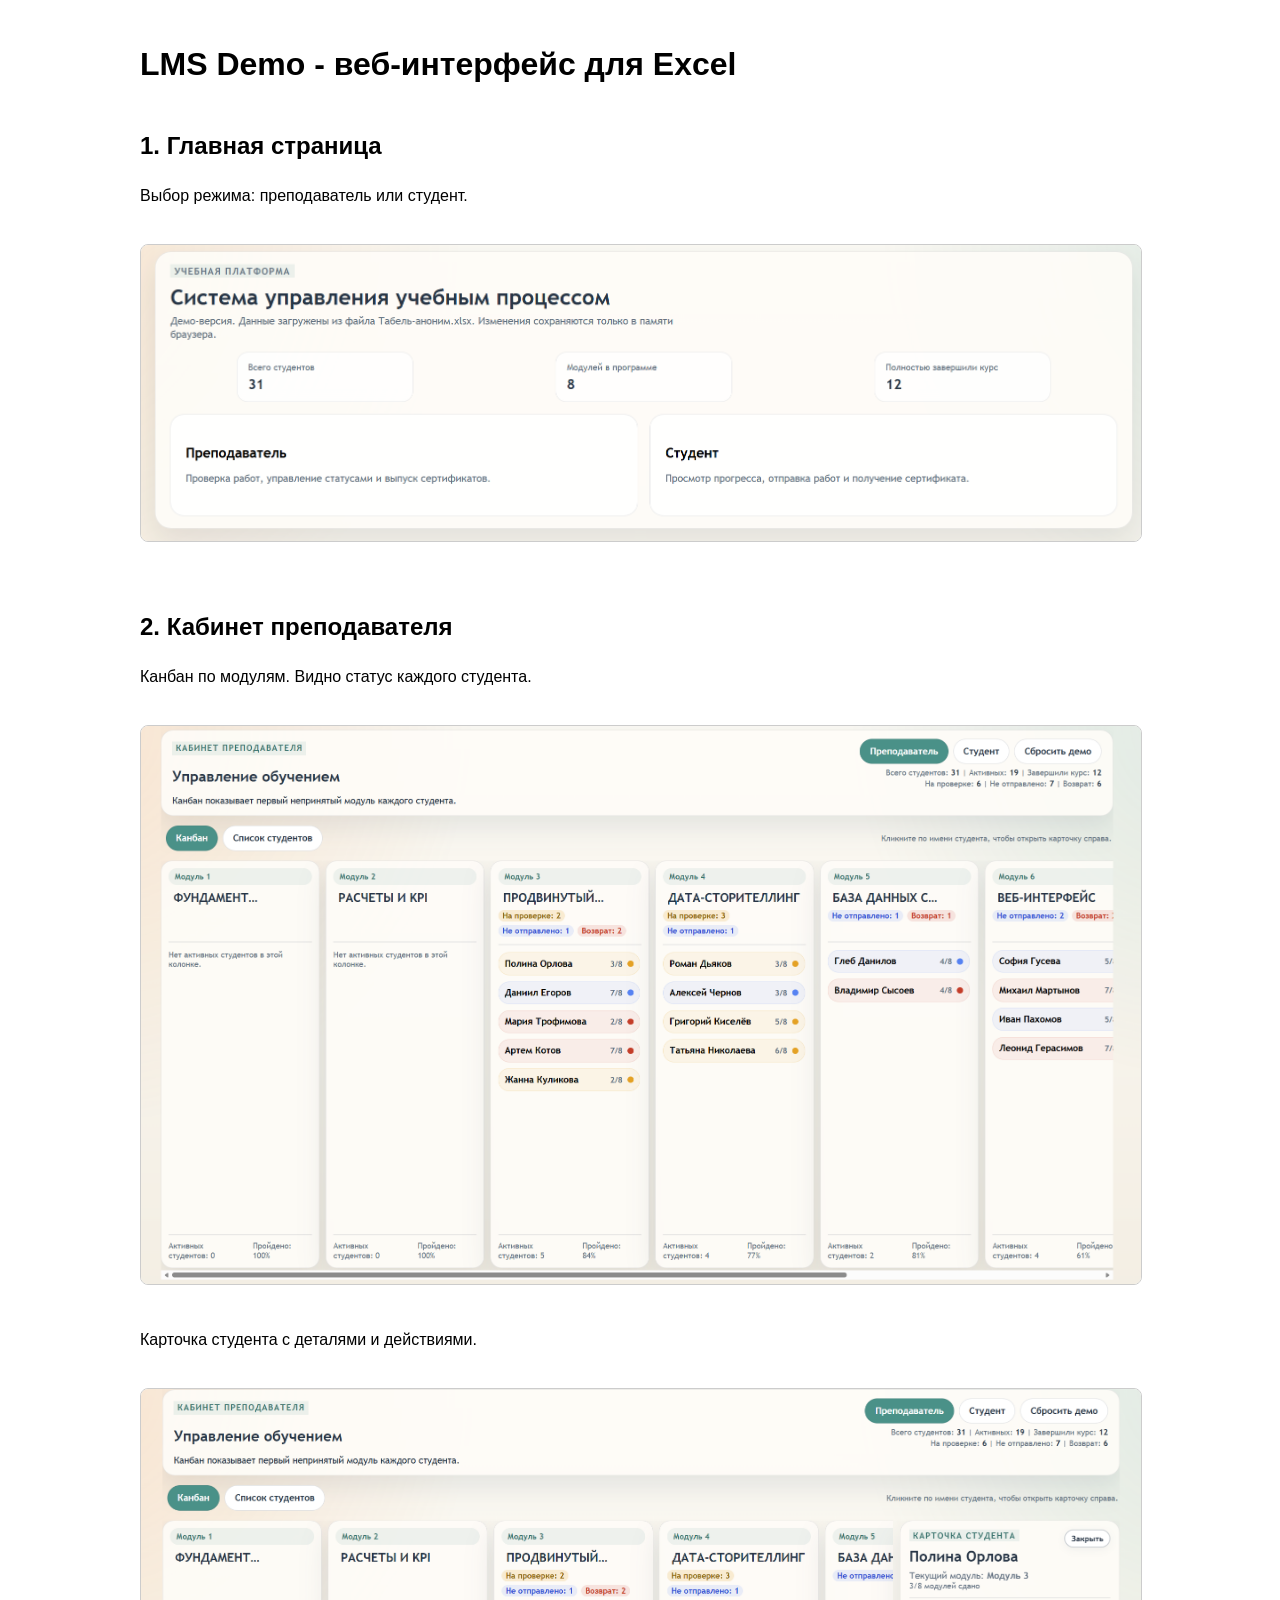
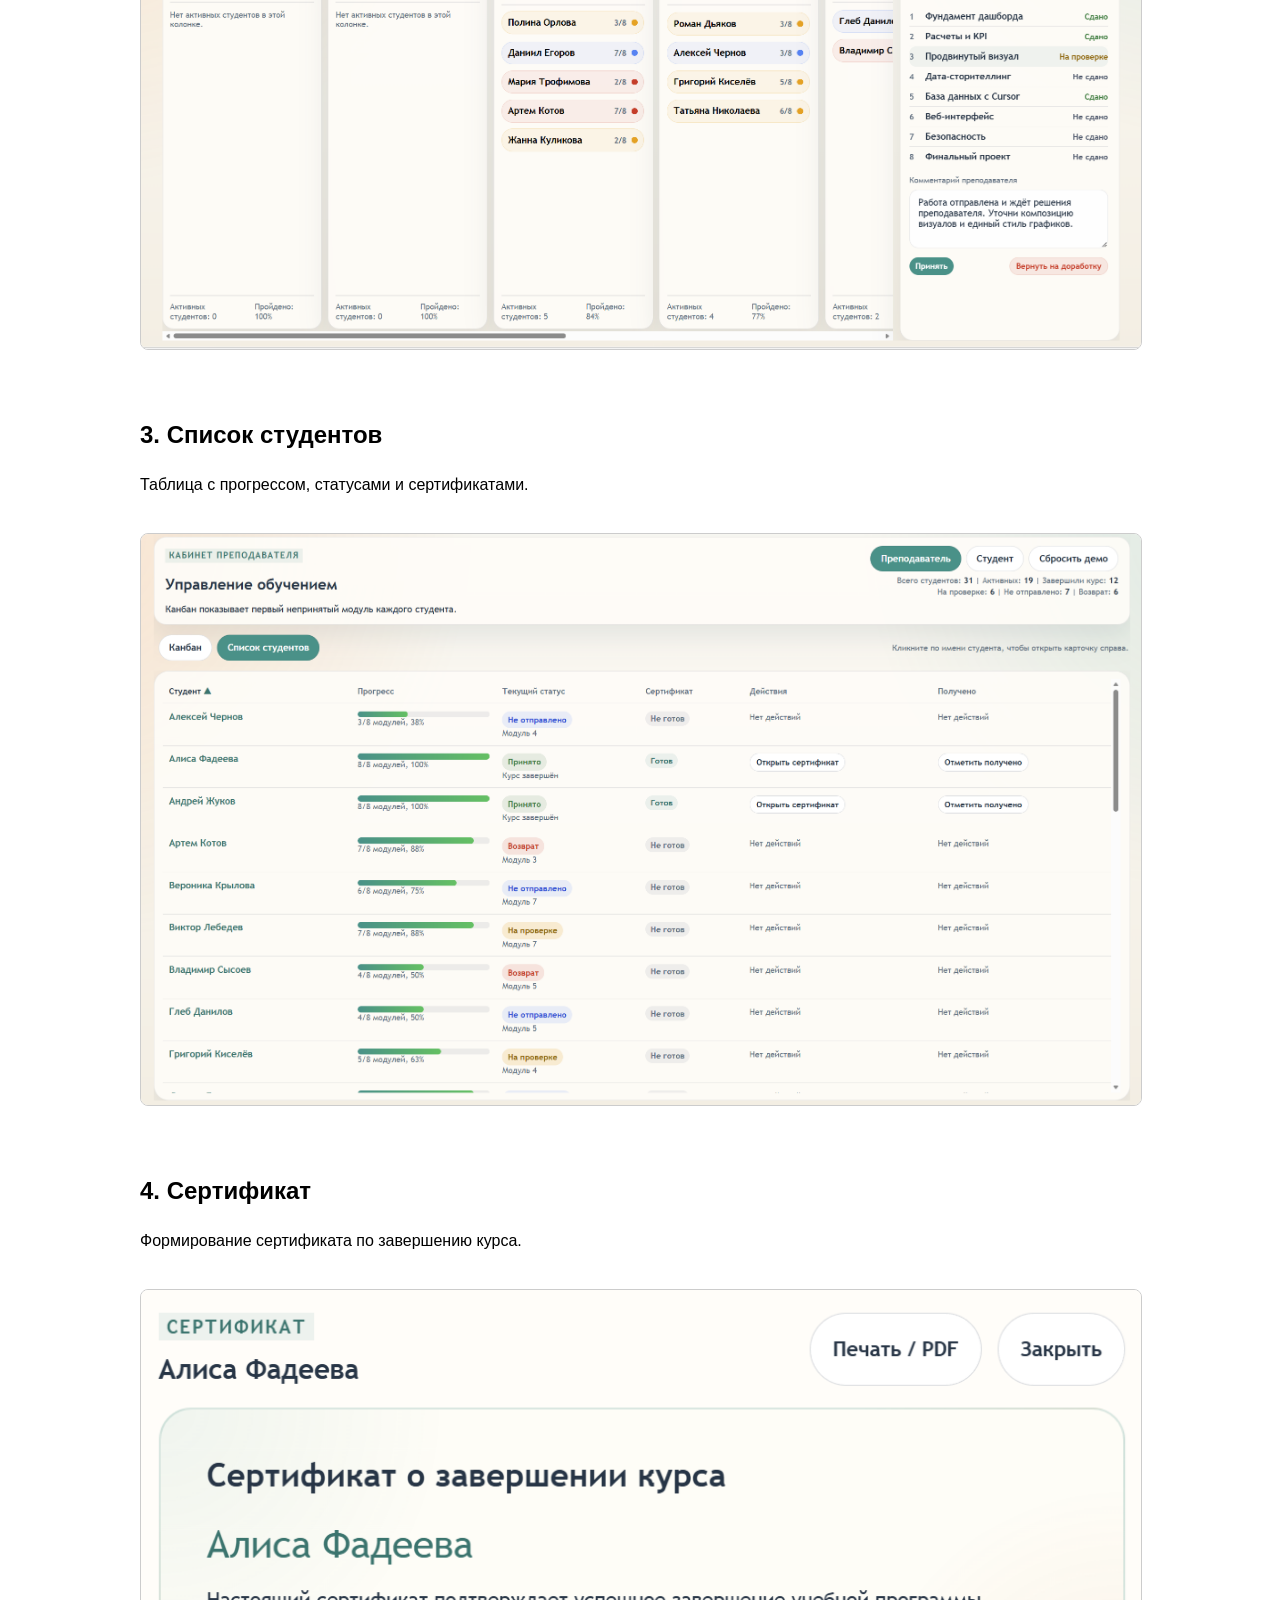
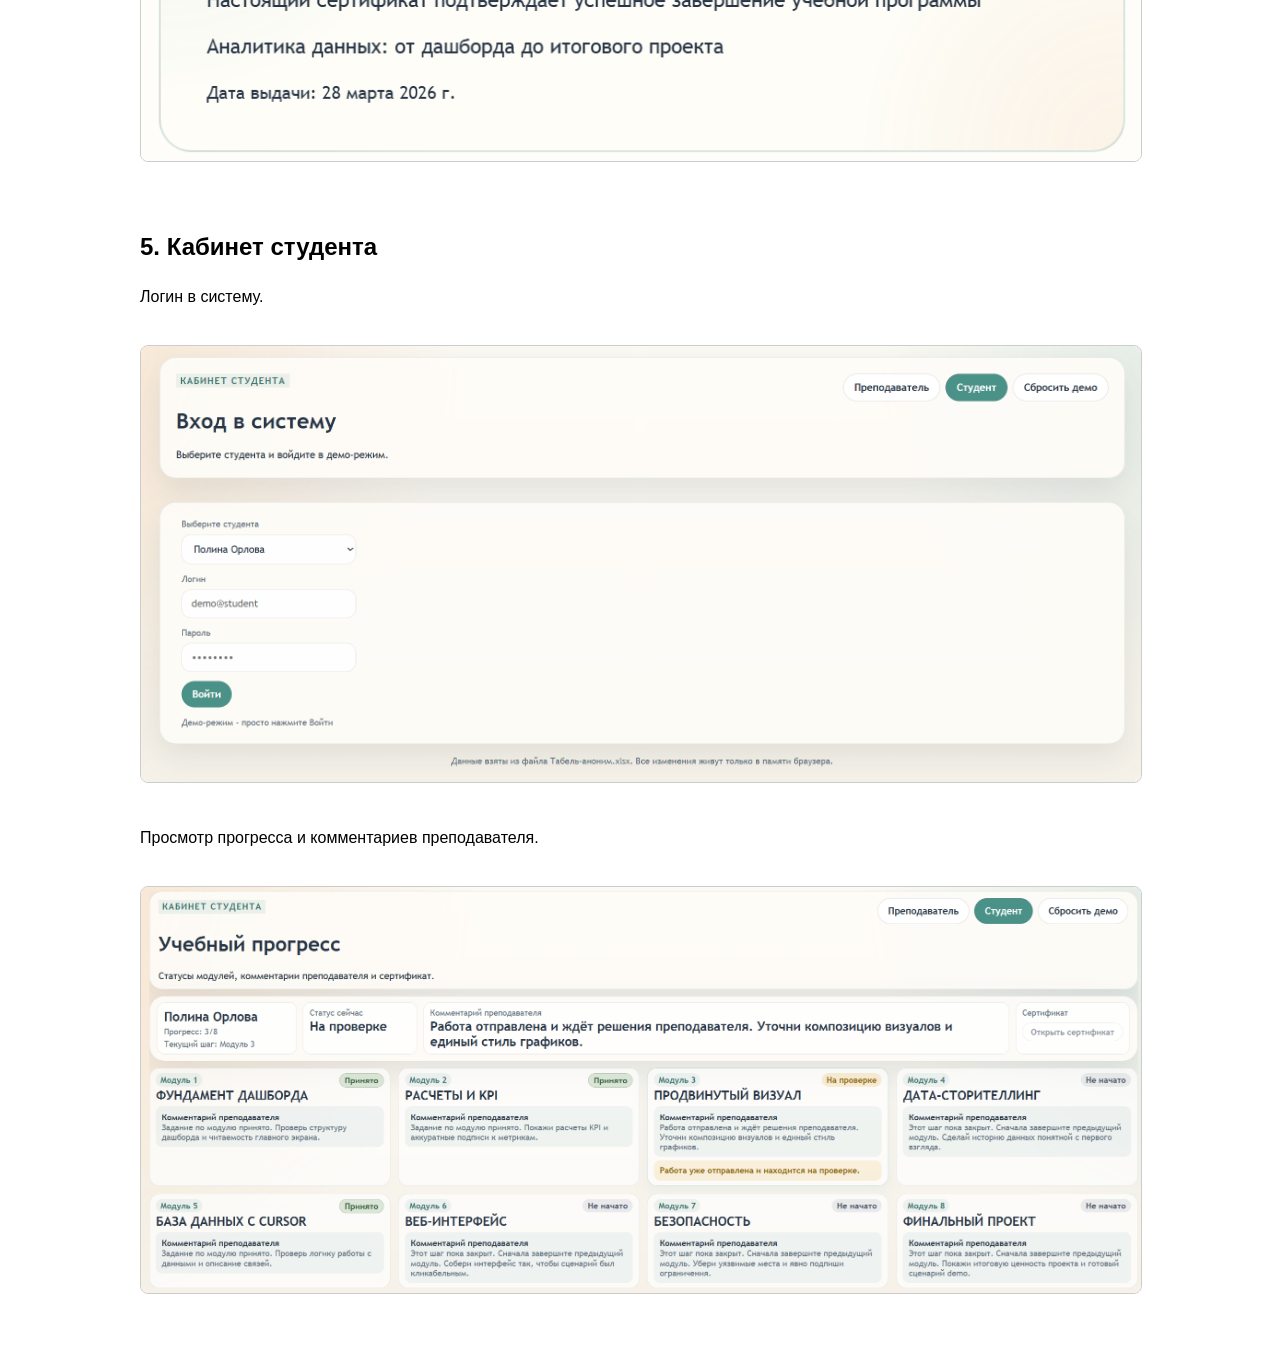
==== case.html @ e87c1cde "Add files via upload" ====
<!DOCTYPE html>
<html lang="ru">
<head>
  <meta charset="UTF-8">
  <title>LMS Demo - кейс</title>
  <style>
    body {
      font-family: Arial, sans-serif;
      max-width: 1000px;
      margin: 40px auto;
      line-height: 1.5;
    }
    h1, h2 {
      margin-top: 40px;
    }
    img {
      width: 100%;
      border: 1px solid #ccc;
      border-radius: 8px;
      margin: 20px 0;
    }
  </style>
</head>
<body>

<h1>LMS Demo - веб-интерфейс для Excel</h1>

<h2>1. Главная страница</h2>
<p>Выбор режима: преподаватель или студент.</p>
<img src="img/main.png">

<h2>2. Кабинет преподавателя</h2>
<p>Канбан по модулям. Видно статус каждого студента.</p>
<img src="img/teacher-kanban.png">

<p>Карточка студента с деталями и действиями.</p>
<img src="img/teacher-card.png">

<h2>3. Список студентов</h2>
<p>Таблица с прогрессом, статусами и сертификатами.</p>
<img src="img/students-list.png">

<h2>4. Сертификат</h2>
<p>Формирование сертификата по завершению курса.</p>
<img src="img/certificate.png">

<h2>5. Кабинет студента</h2>
<p>Логин в систему.</p>
<img src="img/student-login.png">

<p>Просмотр прогресса и комментариев преподавателя.</p>
<img src="img/student-dashboard.png">

</body>
</html>
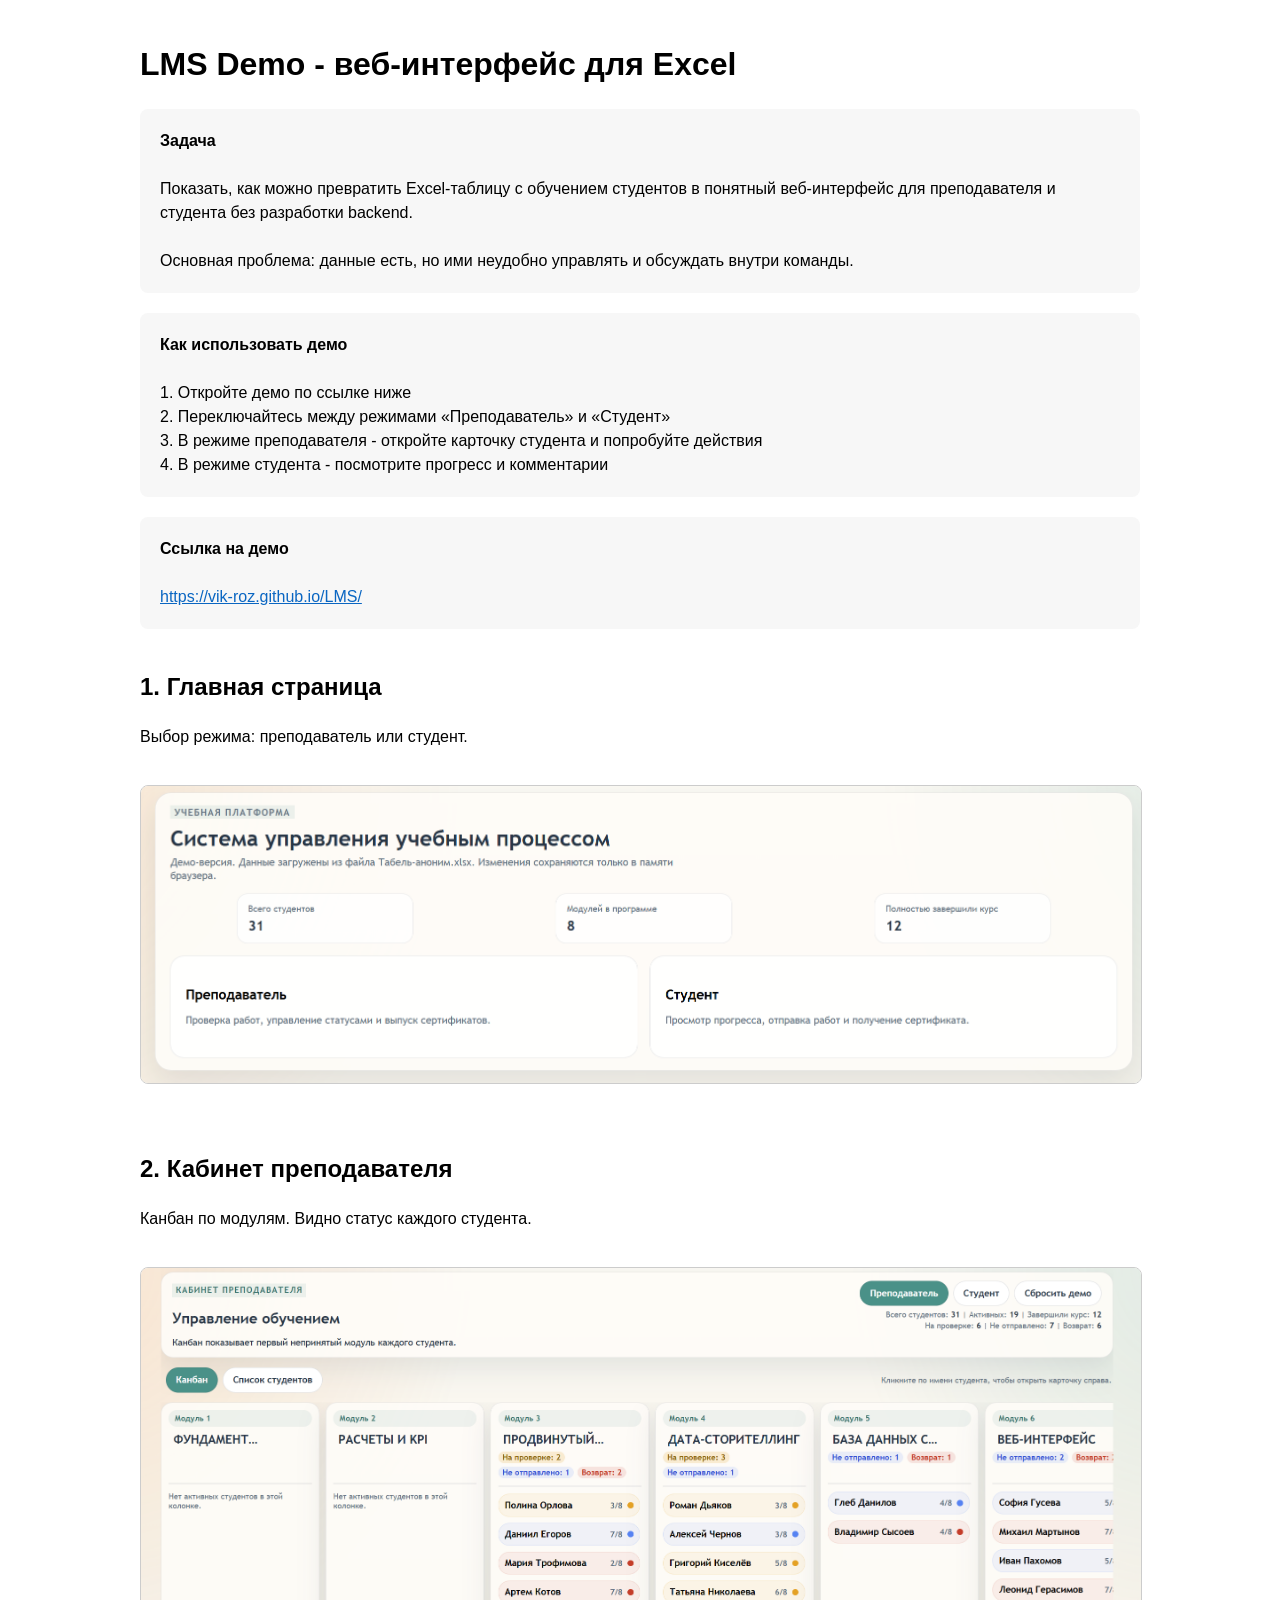
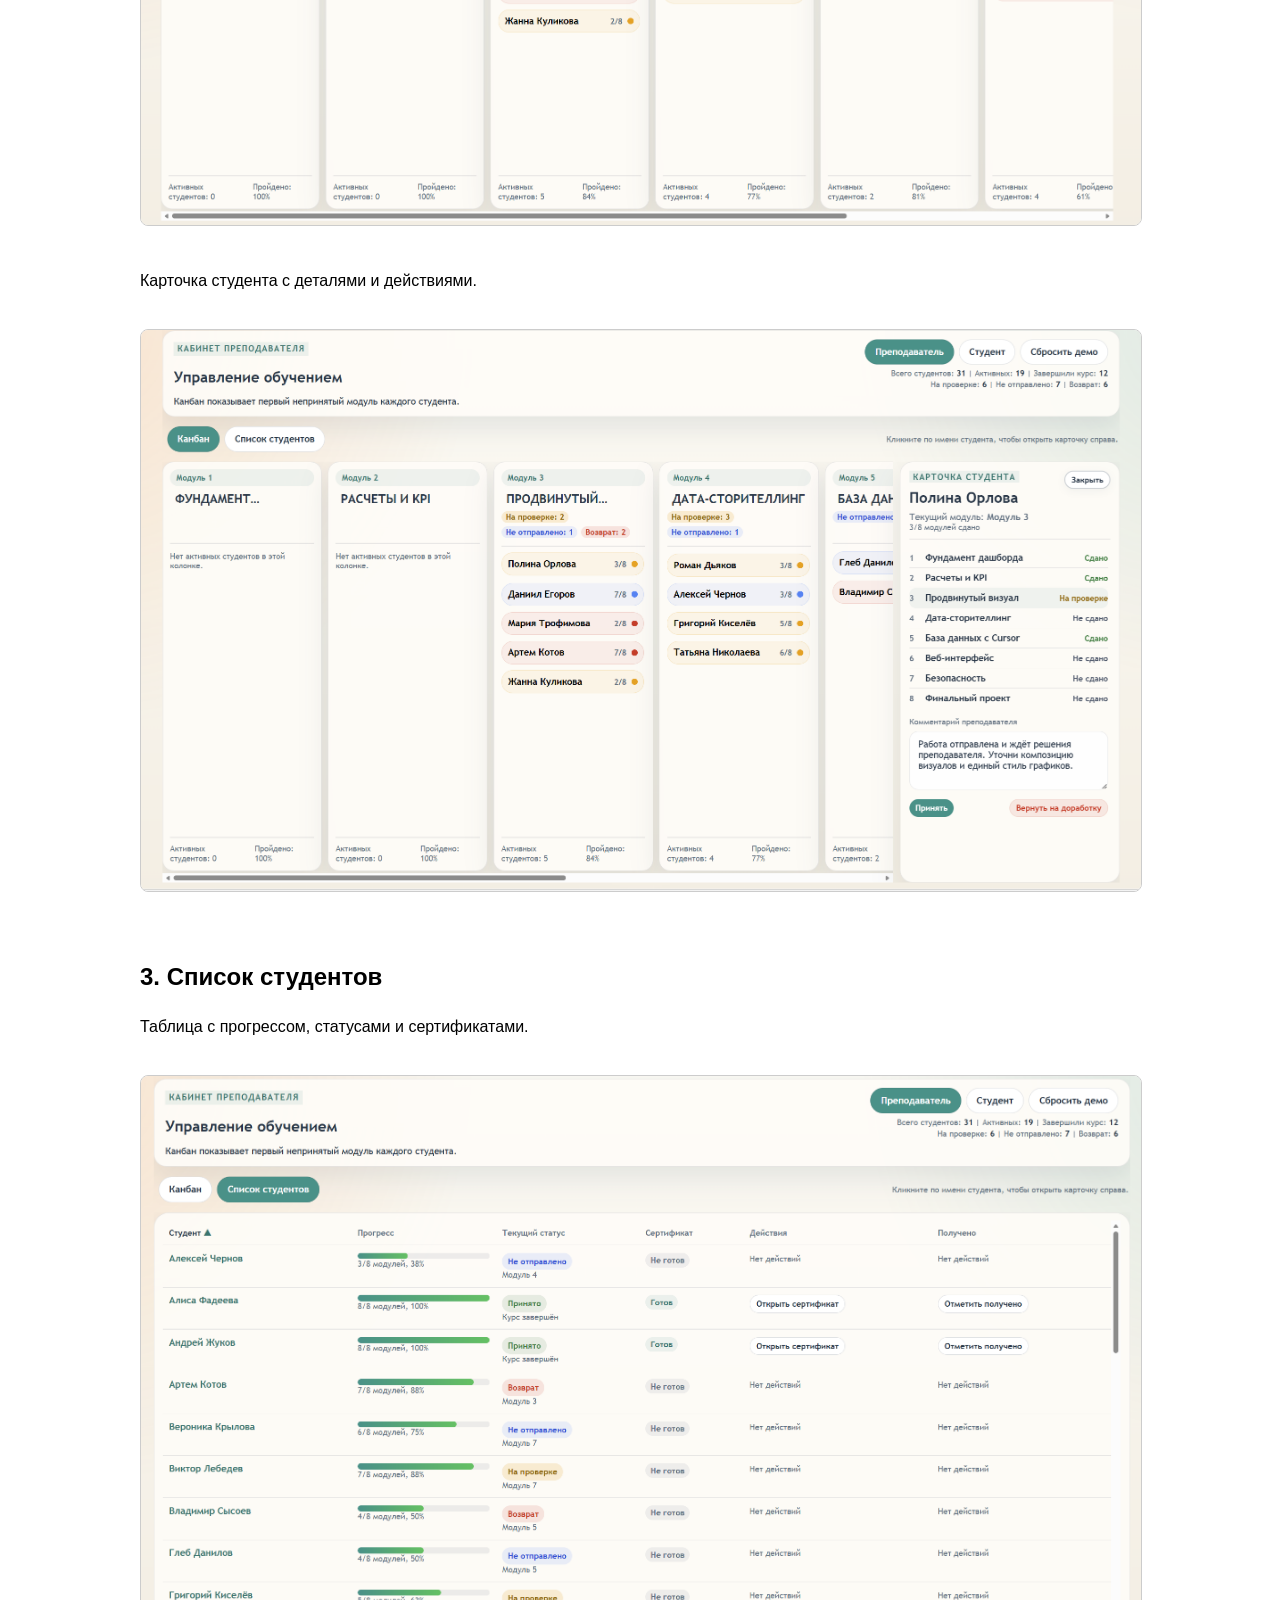
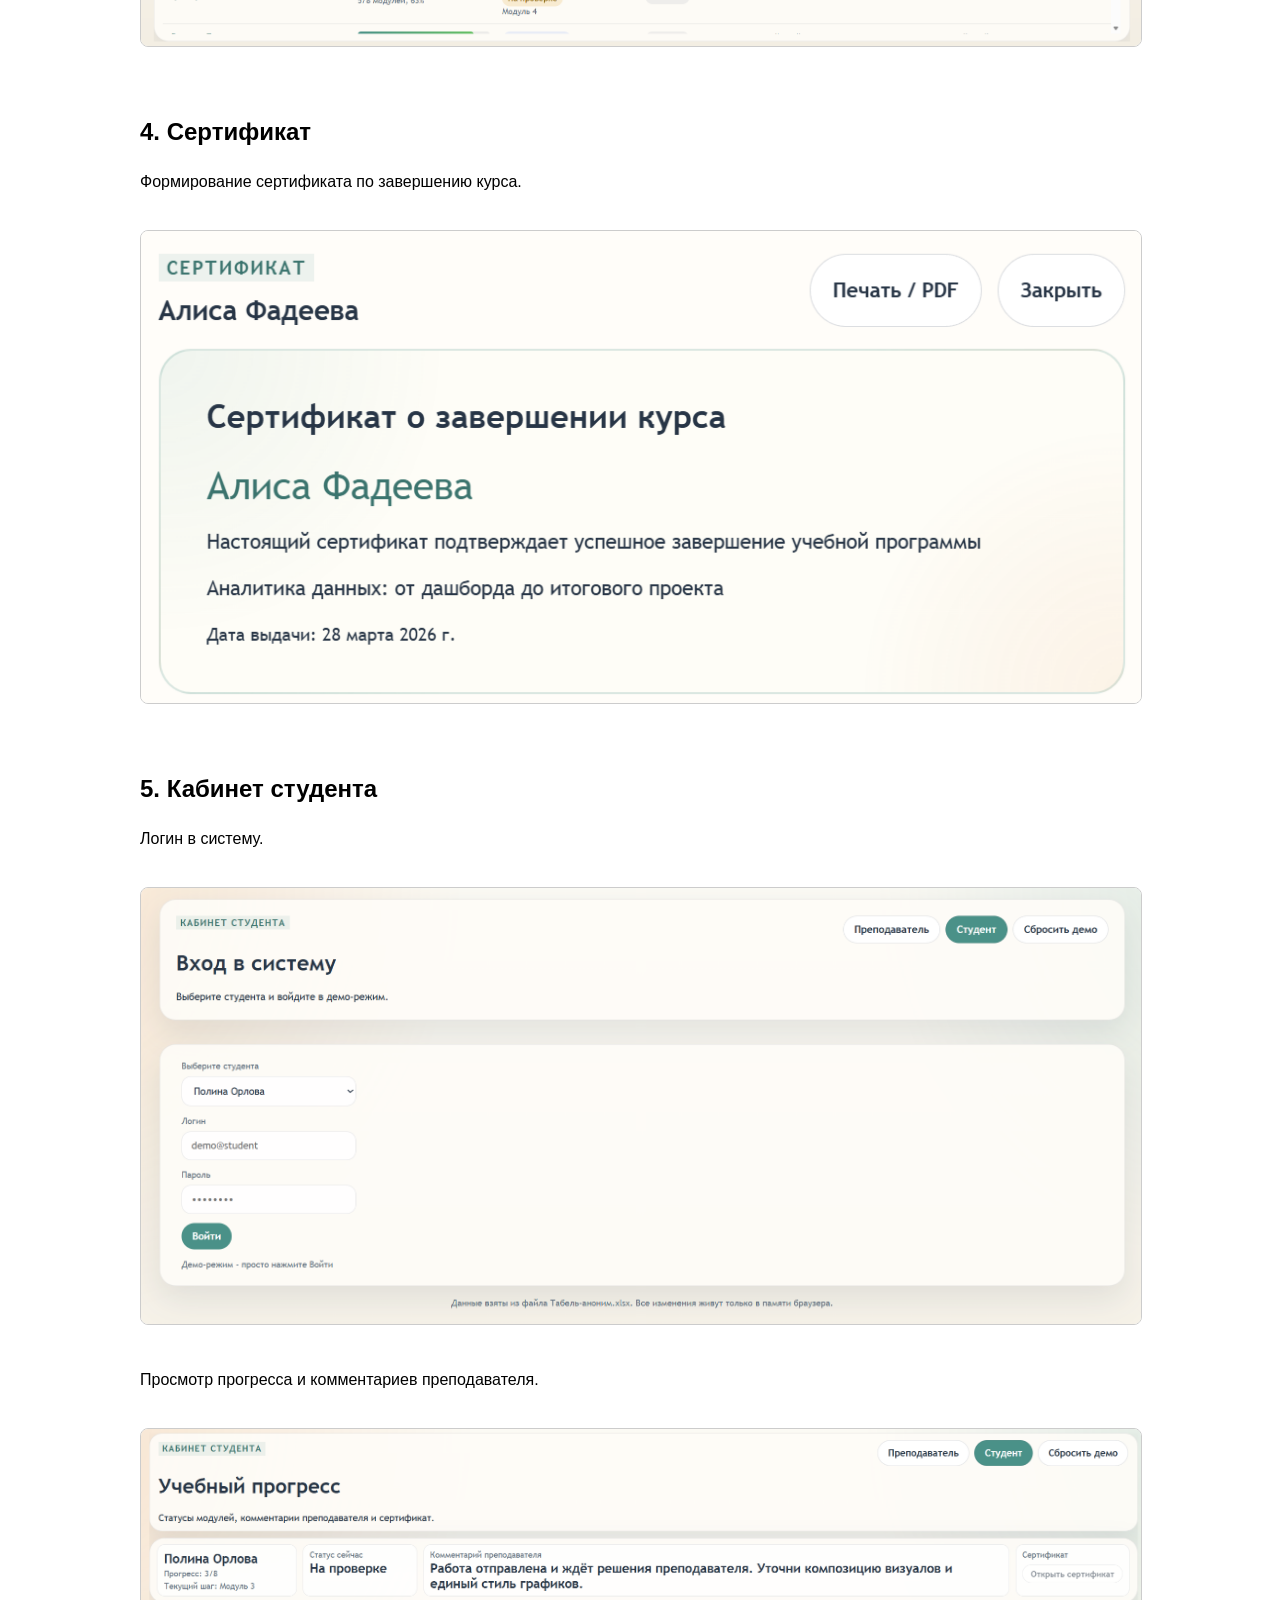
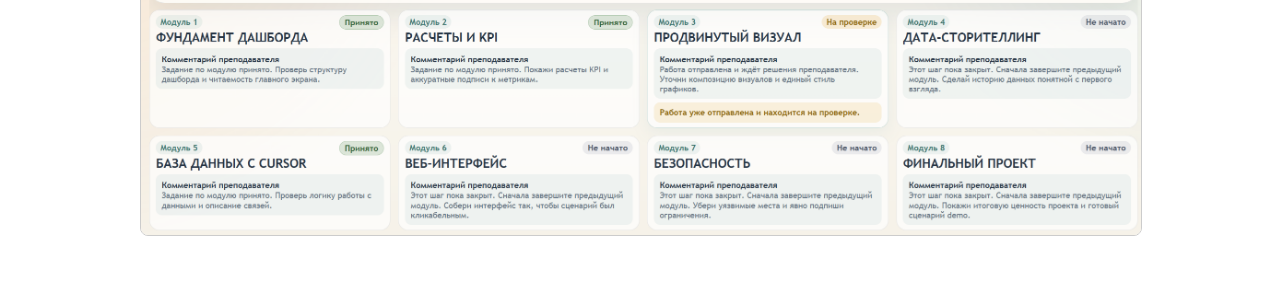
==== commit c8d040b1: "Add files via upload" ====
--- a/case.html
+++ b/case.html
@@ -19,11 +19,42 @@
       border-radius: 8px;
       margin: 20px 0;
     }
+    .block {
+      background: #f7f7f7;
+      padding: 20px;
+      border-radius: 8px;
+      margin-top: 20px;
+    }
+    a {
+      color: #0a66c2;
+    }
   </style>
 </head>
 <body>
 
 <h1>LMS Demo - веб-интерфейс для Excel</h1>
+
+<div class="block">
+  <b>Задача</b><br><br>
+  Показать, как можно превратить Excel-таблицу с обучением студентов в понятный веб-интерфейс 
+  для преподавателя и студента без разработки backend.<br><br>
+  Основная проблема: данные есть, но ими неудобно управлять и обсуждать внутри команды.
+</div>
+
+<div class="block">
+  <b>Как использовать демо</b><br><br>
+  1. Откройте демо по ссылке ниже<br>
+  2. Переключайтесь между режимами «Преподаватель» и «Студент»<br>
+  3. В режиме преподавателя - откройте карточку студента и попробуйте действия<br>
+  4. В режиме студента - посмотрите прогресс и комментарии
+</div>
+
+<div class="block">
+  <b>Ссылка на демо</b><br><br>
+  <a href="https://vik-roz.github.io/LMS/" target="_blank">
+    https://vik-roz.github.io/LMS/
+  </a>
+</div>
 
 <h2>1. Главная страница</h2>
 <p>Выбор режима: преподаватель или студент.</p>
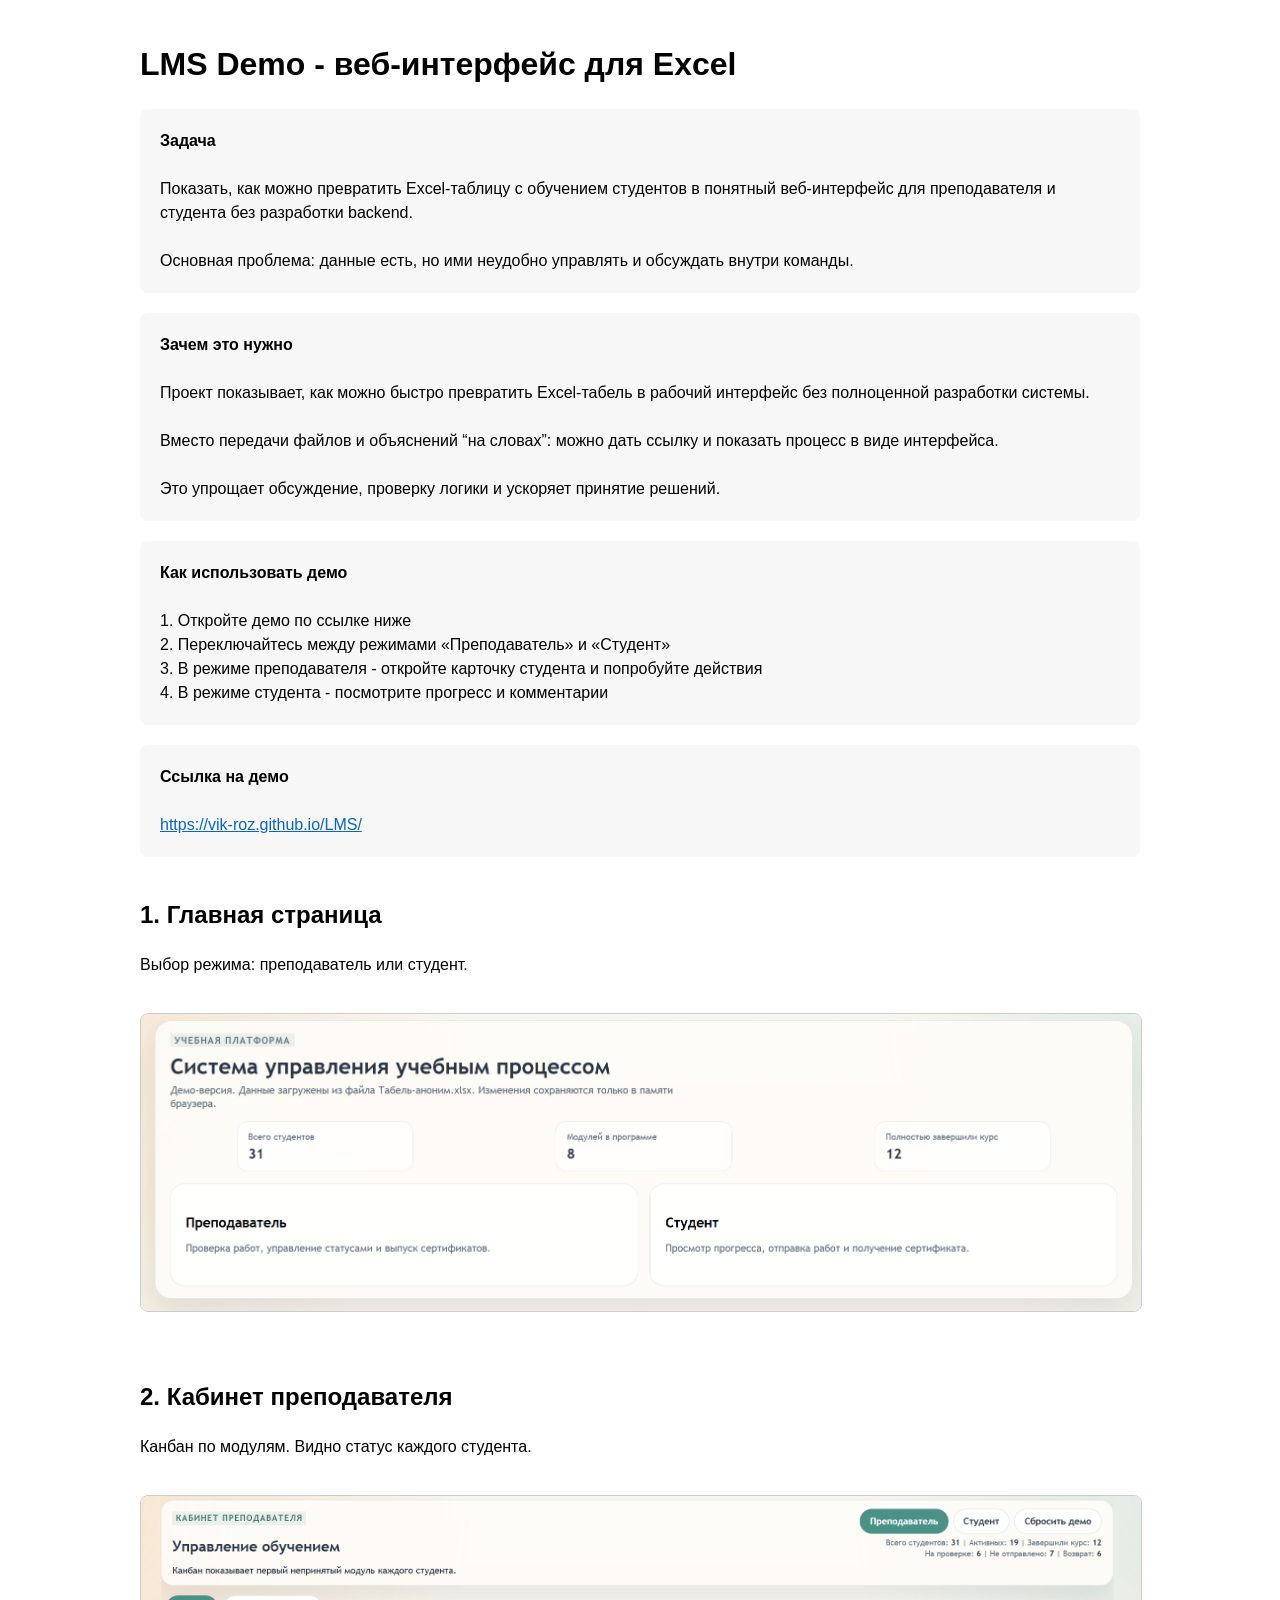
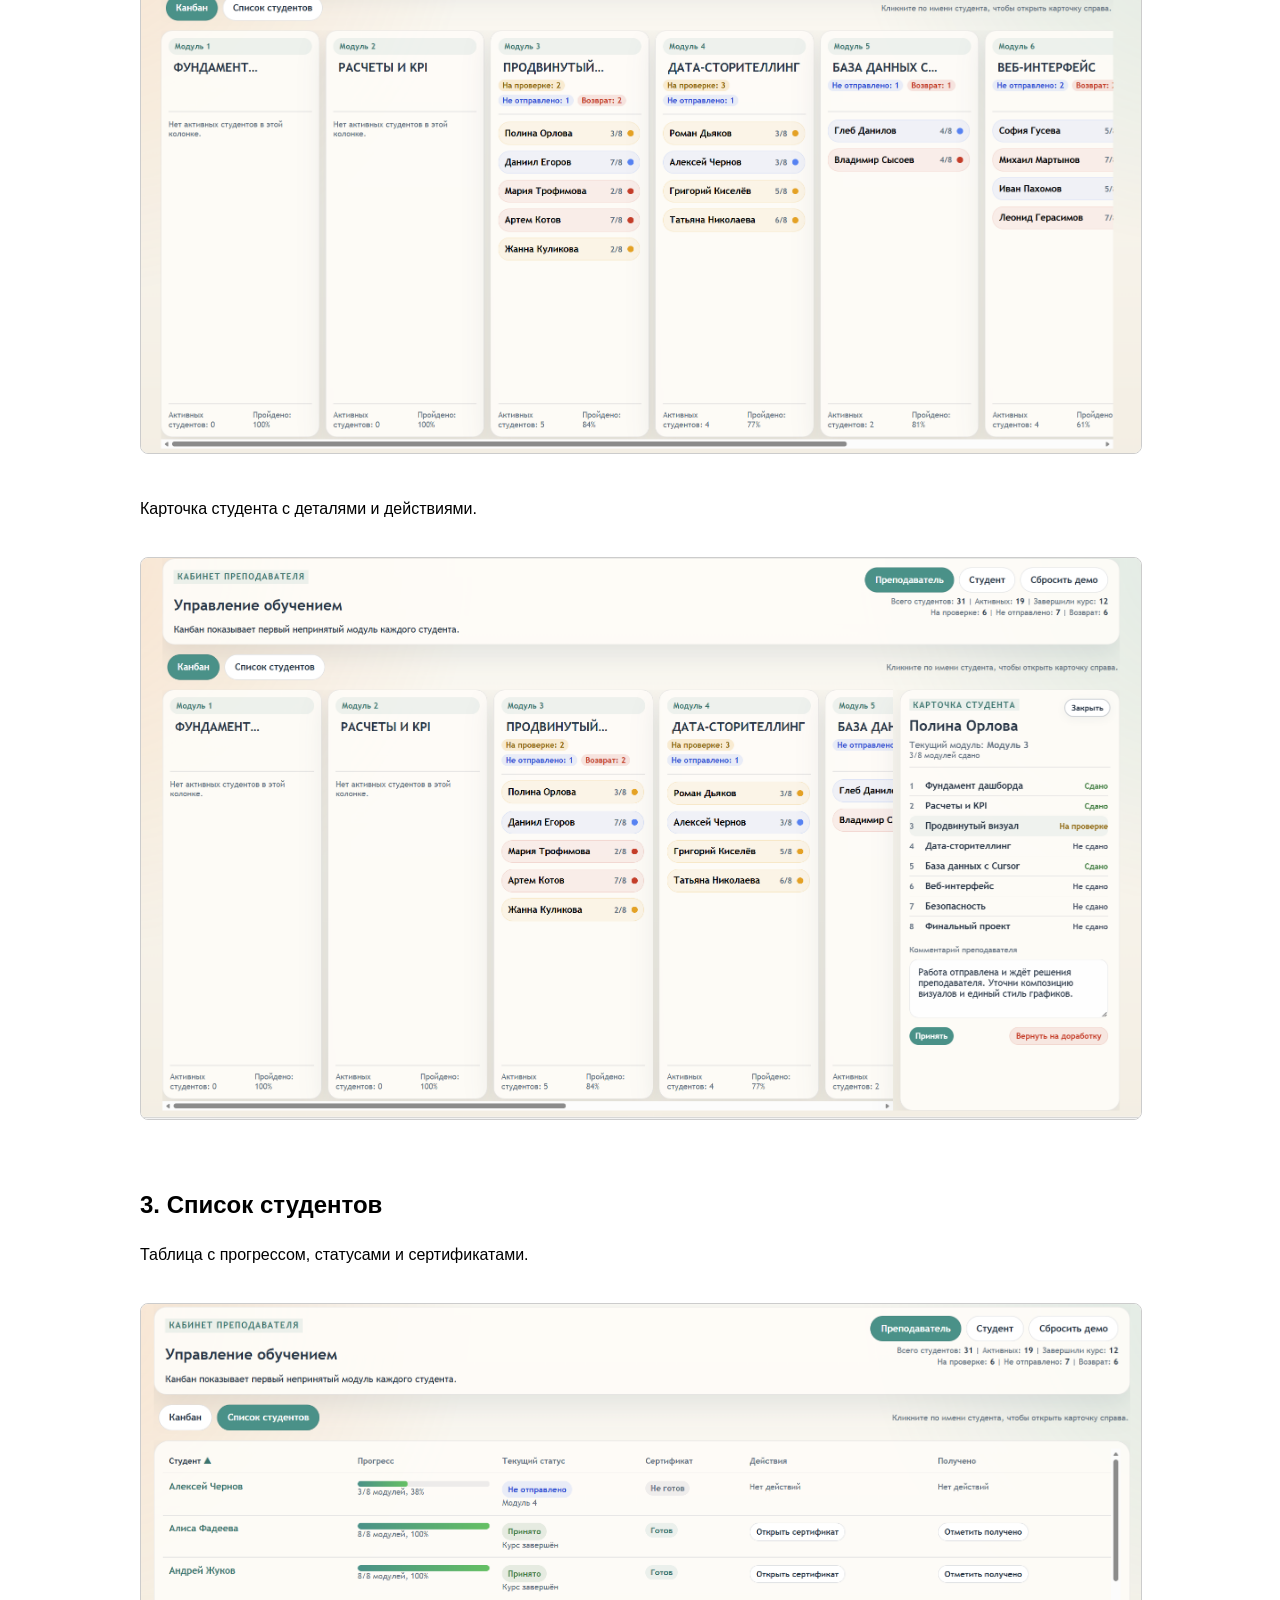
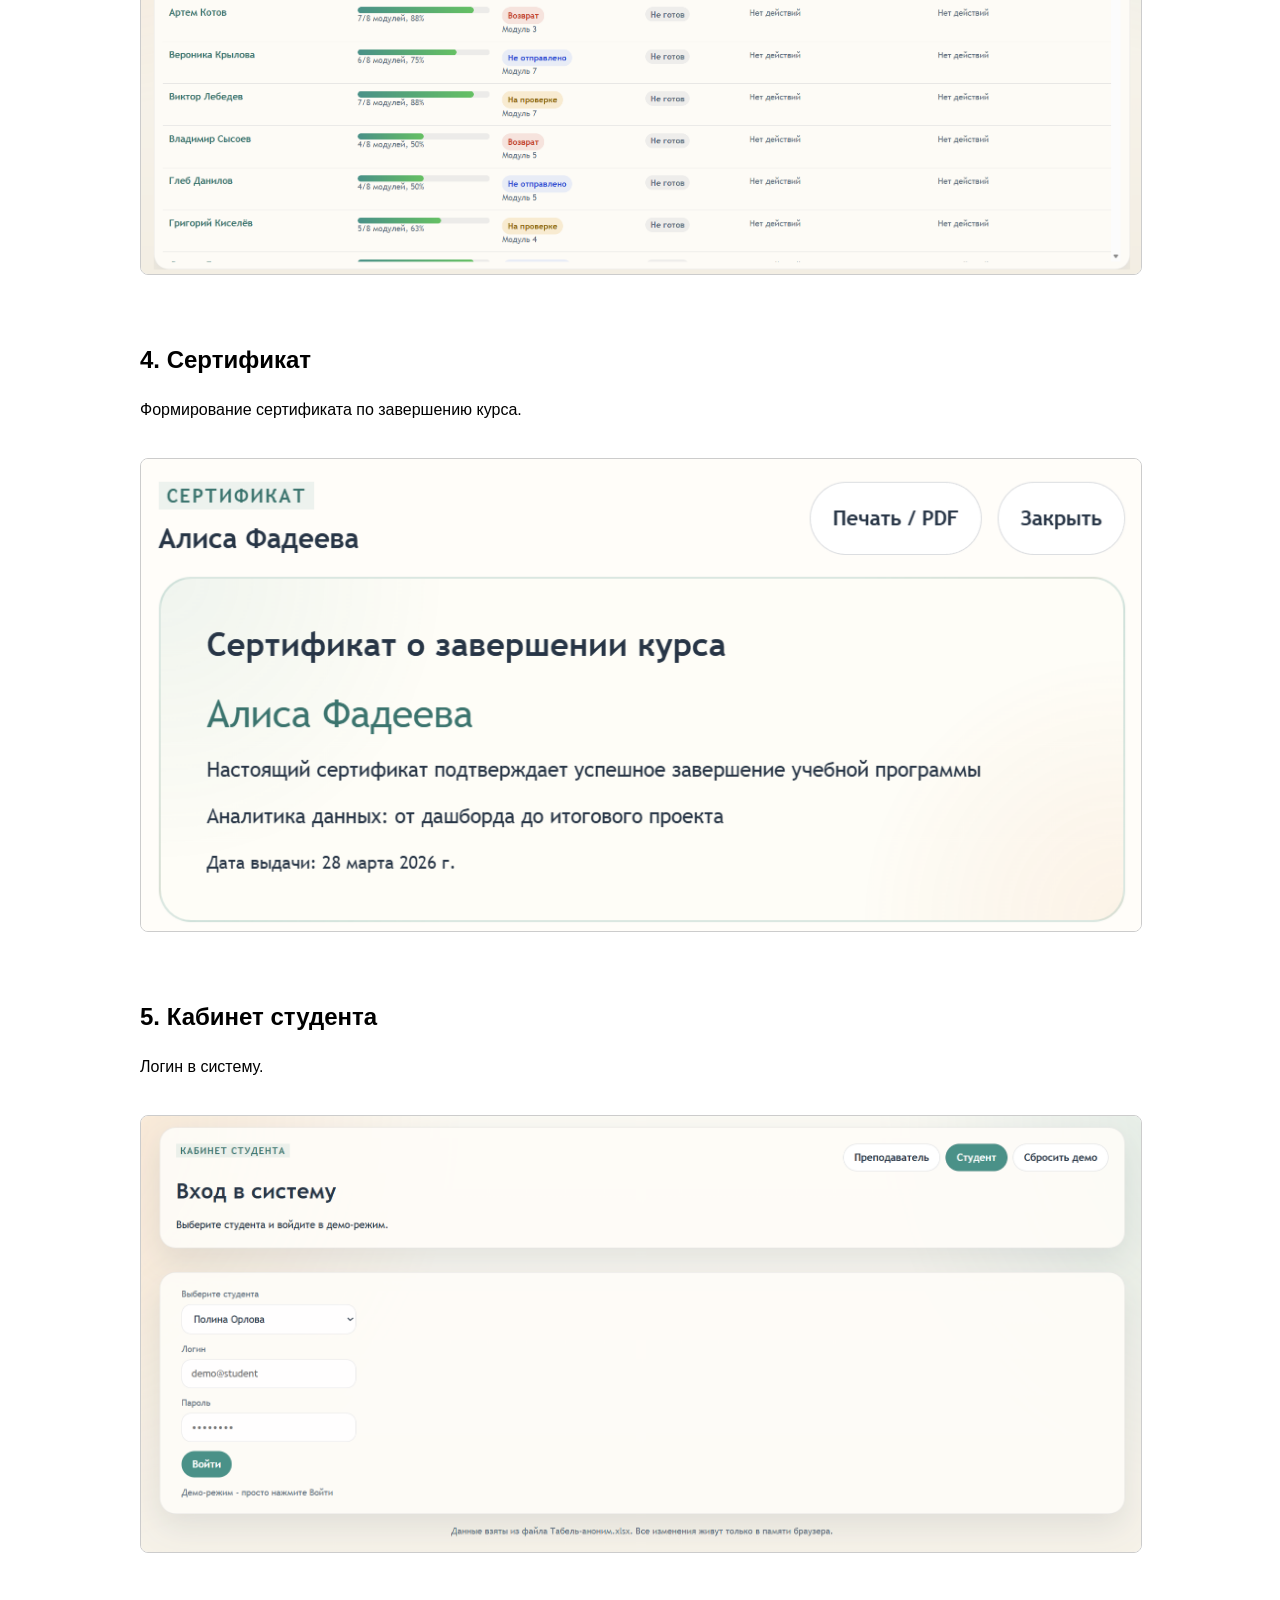
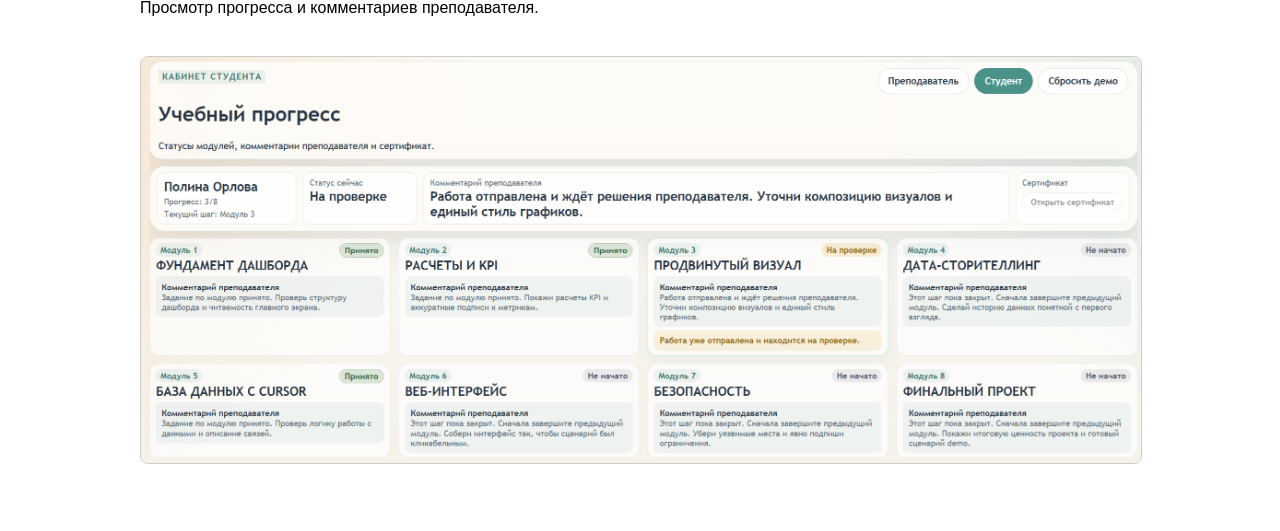
==== commit c612e029: "Add files via upload" ====
--- a/case.html
+++ b/case.html
@@ -39,6 +39,14 @@
   Показать, как можно превратить Excel-таблицу с обучением студентов в понятный веб-интерфейс 
   для преподавателя и студента без разработки backend.<br><br>
   Основная проблема: данные есть, но ими неудобно управлять и обсуждать внутри команды.
+</div>
+
+<div class="block">
+  <b>Зачем это нужно</b><br><br>
+  Проект показывает, как можно быстро превратить Excel-табель в рабочий интерфейс без полноценной разработки системы.<br><br>
+  Вместо передачи файлов и объяснений “на словах”:
+  можно дать ссылку и показать процесс в виде интерфейса.<br><br>
+  Это упрощает обсуждение, проверку логики и ускоряет принятие решений.
 </div>
 
 <div class="block">
